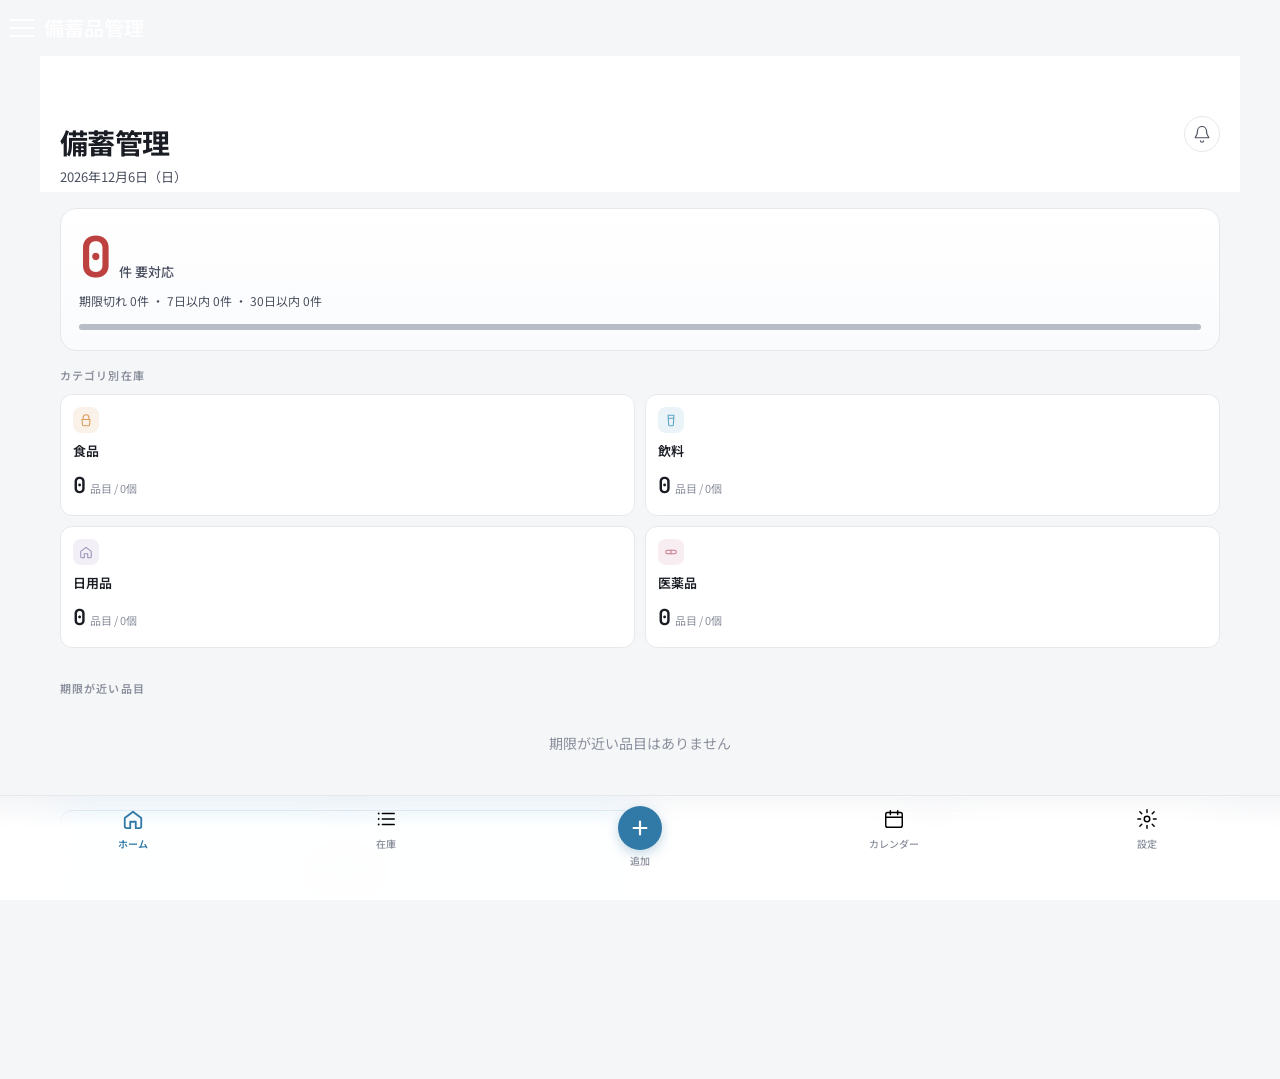
==== index.html @ 164d0267 "Initial commit - 備蓄品管理PWA" ====
<!DOCTYPE html>
<html lang="ja">
<head>
  <meta charset="UTF-8">
  <meta name="viewport" content="width=device-width, initial-scale=1.0">
  <meta name="description" content="家庭用備蓄品の在庫管理PWAアプリ">
  <meta name="theme-color" content="#5A6FA0">
  <title>備蓄品管理システム</title>

  <!-- PWA Manifest -->
  <link rel="manifest" href="./manifest.json">

  <!-- iOS用メタタグ -->
  <meta name="apple-mobile-web-app-capable" content="yes">
  <meta name="apple-mobile-web-app-status-bar-style" content="default">
  <meta name="apple-mobile-web-app-title" content="備蓄品管理">
  <link rel="apple-touch-icon" href="./icons/icon-192.png">

  <!-- Google Fonts -->
  <link rel="preconnect" href="https://fonts.googleapis.com">
  <link rel="preconnect" href="https://fonts.gstatic.com" crossorigin>
  <link href="https://fonts.googleapis.com/css2?family=JetBrains+Mono:wght@400;500;600&family=Noto+Sans+JP:wght@300;400;500;600;700&display=swap" rel="stylesheet">

  <!-- スタイルシート -->
  <link rel="stylesheet" href="./css/style.css">
</head>
<body>
  <!-- ヘッダー -->
  <header class="header">
    <button class="header__menu-btn" id="menuBtn" aria-label="メニューを開く">
      <span class="menu-icon"></span>
    </button>
    <h1 class="header__title">備蓄品管理</h1>
    <div class="header__spacer"></div>
  </header>

  <!-- サイドメニュー -->
  <aside class="side-menu" id="sideMenu">
    <div class="side-menu__overlay" id="menuOverlay"></div>
    <nav class="side-menu__content">
      <div class="side-menu__header">
        <h2 class="side-menu__title">メニュー</h2>
        <button class="side-menu__close" id="menuCloseBtn" aria-label="メニューを閉じる">×</button>
      </div>
      <ul class="side-menu__list">
        <li>
          <button class="side-menu__item" id="exportJsonBtn">
            <span class="side-menu__icon">📥</span>
            JSONエクスポート
          </button>
        </li>
        <li>
          <button class="side-menu__item" id="importJsonBtn">
            <span class="side-menu__icon">📤</span>
            JSONインポート
          </button>
        </li>
        <li>
          <button class="side-menu__item" id="exportCalendarBtn">
            <span class="side-menu__icon">📅</span>
            カレンダー連携
          </button>
        </li>
        <li>
          <button class="side-menu__item" id="notificationSettingsBtn">
            <span class="side-menu__icon">🔔</span>
            通知設定
          </button>
        </li>
        <li>
          <button class="side-menu__item" id="aboutBtn">
            <span class="side-menu__icon">ℹ️</span>
            アプリについて
          </button>
        </li>
      </ul>
    </nav>
  </aside>

  <!-- メインコンテンツ -->
  <main class="main">
    <!-- ホーム画面（ダッシュボード） -->
    <div class="screen screen--home" id="screenHome">
      <!-- ヘッダー -->
      <div class="screen-header screen-header--large">
        <div class="screen-header__content">
          <h1 class="screen-header__title">備蓄管理</h1>
          <p class="screen-header__subtitle" id="currentDate"></p>
        </div>
        <button class="btn-notification" id="notificationBellBtn" aria-label="通知">
          <div class="btn-notification__icon" id="iconBell"></div>
          <span class="btn-notification__badge" id="notificationBadge"></span>
        </button>
      </div>

      <div class="dashboard">
        <!-- ヒーローステータスカード -->
        <div class="hero-status" id="heroStatus">
          <div class="hero-status__main">
            <div class="hero-status__value" id="heroValue">0</div>
            <div class="hero-status__label">件 要対応</div>
          </div>
          <div class="hero-status__breakdown" id="heroBreakdown">
            期限切れ 0件 ・ 7日以内 0件 ・ 30日以内 0件
          </div>
          <div class="hero-status__bar" id="heroBar"></div>
        </div>

        <!-- カテゴリ別在庫 -->
        <div class="dashboard-section">
          <h2 class="dashboard-section__title">カテゴリ別在庫</h2>
          <div class="category-grid" id="categoryGrid"></div>
        </div>

        <!-- 期限が近い品目 -->
        <div class="dashboard-section">
          <h2 class="dashboard-section__title">期限が近い品目</h2>
          <div class="expiring-list" id="expiringList"></div>
        </div>

        <!-- クイックアクション -->
        <div class="quick-actions">
          <button class="quick-action quick-action--primary" id="quickAddBtn">
            <span class="quick-action__icon" id="iconQuickAdd"></span>
            <span class="quick-action__label">備蓄品を追加</span>
          </button>
          <button class="quick-action" id="quickCalendarBtn">
            <span class="quick-action__icon" id="iconQuickCal"></span>
            <span class="quick-action__label">カレンダー出力</span>
          </button>
        </div>
      </div>
    </div>

    <!-- 在庫一覧画面 -->
    <div class="screen screen--list" id="screenList" style="display: none;">
      <!-- ヘッダー -->
      <div class="screen-header screen-header--large">
        <div class="screen-header__content">
          <h1 class="screen-header__title">在庫一覧</h1>
          <p class="screen-header__subtitle" id="listSubtitle">0品目 · 期限が近い順</p>
        </div>
      </div>

      <!-- フィルタ・ソートバー -->
      <section class="filter-bar">
        <div class="filter-bar__group">
          <label for="categoryFilter" class="filter-bar__label">カテゴリ:</label>
          <select id="categoryFilter" class="filter-bar__select">
            <option value="all">すべて</option>
            <option value="食品">食品</option>
            <option value="飲料">飲料</option>
            <option value="医薬品">医薬品</option>
            <option value="日用品">日用品</option>
            <option value="その他">その他</option>
          </select>
        </div>
        <div class="filter-bar__group">
          <label for="sortBy" class="filter-bar__label">並び順:</label>
          <select id="sortBy" class="filter-bar__select">
            <option value="exp">賞味期限順</option>
            <option value="name">品名順</option>
            <option value="cat">カテゴリ順</option>
            <option value="createdAt">登録日順</option>
          </select>
        </div>
      </section>

      <!-- アイテムリスト -->
      <section class="item-list" id="itemList">
        <div class="empty-state" id="emptyState">
          <p class="empty-state__text">備蓄品が登録されていません</p>
          <p class="empty-state__hint">下部の + ボタンから追加できます</p>
        </div>
      </section>
    </div>
  </main>

  <!-- タブバーナビゲーション -->
  <nav class="tab-bar" id="tabBar">
    <button class="tab-bar__item" data-tab="home" aria-label="ホーム">
      <div class="tab-bar__icon" id="iconHome"></div>
      <span class="tab-bar__label">ホーム</span>
    </button>
    <button class="tab-bar__item" data-tab="list" aria-label="在庫">
      <div class="tab-bar__icon" id="iconList"></div>
      <span class="tab-bar__label">在庫</span>
    </button>
    <button class="tab-bar__item tab-bar__item--fab" id="addBtn" aria-label="追加">
      <div class="tab-bar__fab">
        <div class="tab-bar__fab-icon" id="iconPlus"></div>
      </div>
      <span class="tab-bar__label">追加</span>
    </button>
    <button class="tab-bar__item" data-tab="cal" aria-label="カレンダー">
      <div class="tab-bar__icon" id="iconCal"></div>
      <span class="tab-bar__label">カレンダー</span>
    </button>
    <button class="tab-bar__item" data-tab="set" aria-label="設定">
      <div class="tab-bar__icon" id="iconCog"></div>
      <span class="tab-bar__label">設定</span>
    </button>
  </nav>

  <!-- アイテム追加/編集モーダル -->
  <div class="modal" id="itemModal">
    <div class="modal__overlay"></div>
    <div class="modal__content">
      <div class="modal__header">
        <h2 class="modal__title" id="modalTitle">備蓄品を追加</h2>
        <button class="modal__close" id="modalCloseBtn" aria-label="閉じる">×</button>
      </div>
      <form class="form" id="itemForm">
        <div class="form__group">
          <label for="itemName" class="form__label">品名 *</label>
          <input type="text" id="itemName" class="form__input" required>
        </div>

        <div class="form__row">
          <div class="form__group">
            <label for="itemQuantity" class="form__label">数量 *</label>
            <input type="number" id="itemQuantity" class="form__input" min="0" step="1" required>
          </div>
          <div class="form__group">
            <label for="itemUnit" class="form__label">単位</label>
            <input type="text" id="itemUnit" class="form__input" placeholder="個" value="個">
          </div>
        </div>

        <div class="form__group">
          <label for="itemCategory" class="form__label">カテゴリ *</label>
          <select id="itemCategory" class="form__select" required>
            <option value="">選択してください</option>
            <option value="water">飲料水</option>
            <option value="food">食品</option>
            <option value="medical">医薬品</option>
            <option value="hygiene">衛生用品</option>
            <option value="battery">電池・燃料</option>
            <option value="other">その他</option>
          </select>
        </div>

        <div class="form__group">
          <label for="itemExpiryDate" class="form__label">賞味期限 *</label>
          <input type="date" id="itemExpiryDate" class="form__input" required>
        </div>

        <div class="form__group">
          <label for="itemLocation" class="form__label">保管場所</label>
          <input type="text" id="itemLocation" class="form__input" placeholder="例: キッチン棚、防災倉庫">
        </div>

        <div class="form__group">
          <label for="itemNotes" class="form__label">メモ</label>
          <textarea id="itemNotes" class="form__textarea" rows="3" placeholder="その他のメモ"></textarea>
        </div>

        <div class="form__actions">
          <button type="button" class="btn btn--secondary" id="formCancelBtn">キャンセル</button>
          <button type="submit" class="btn btn--primary" id="formSubmitBtn">保存</button>
        </div>
      </form>
    </div>
  </div>

  <!-- 数量調整モーダル -->
  <div class="modal" id="quantityModal">
    <div class="modal__overlay"></div>
    <div class="modal__content modal__content--small">
      <div class="modal__header">
        <h2 class="modal__title" id="quantityModalTitle">数量調整</h2>
        <button class="modal__close" id="quantityModalCloseBtn" aria-label="閉じる">×</button>
      </div>
      <div class="quantity-control">
        <div class="quantity-control__item" id="quantityItemName"></div>
        <div class="quantity-control__current">
          現在: <span id="currentQuantity">0</span><span id="currentUnit">個</span>
        </div>
        <div class="quantity-control__buttons">
          <button class="btn btn--quantity" id="decreaseBtn">-1</button>
          <button class="btn btn--quantity" id="decrease5Btn">-5</button>
          <button class="btn btn--quantity btn--success" id="increase5Btn">+5</button>
          <button class="btn btn--quantity btn--success" id="increaseBtn">+1</button>
        </div>
        <div class="quantity-control__actions">
          <button class="btn btn--secondary btn--full" id="quantityCloseBtn">閉じる</button>
        </div>
      </div>
    </div>
  </div>

  <!-- 通知設定モーダル -->
  <div class="modal" id="notificationModal">
    <div class="modal__overlay"></div>
    <div class="modal__content modal__content--small">
      <div class="modal__header">
        <h2 class="modal__title">通知設定</h2>
        <button class="modal__close" id="notificationModalCloseBtn" aria-label="閉じる">×</button>
      </div>
      <div class="settings">
        <div class="settings__group">
          <label class="settings__label">
            <input type="checkbox" id="notificationEnabled" class="settings__checkbox">
            <span>通知を有効にする</span>
          </label>
          <p class="settings__hint">賞味期限が近づいたら通知します</p>
        </div>

        <div class="settings__group">
          <label for="warningDays" class="settings__label">警告日数</label>
          <input type="number" id="warningDays" class="settings__input" min="1" max="365" value="30">
          <p class="settings__hint">この日数以内の商品を警告表示します</p>
        </div>

        <div class="settings__group">
          <label for="dailyCheckTime" class="settings__label">定期チェック時刻</label>
          <input type="time" id="dailyCheckTime" class="settings__input" value="09:00">
          <p class="settings__hint">毎日この時刻に賞味期限をチェックします</p>
        </div>

        <div class="settings__actions">
          <button class="btn btn--secondary btn--full" id="testNotificationBtn">テスト通知</button>
          <button class="btn btn--primary btn--full" id="saveNotificationBtn">保存</button>
        </div>
      </div>
    </div>
  </div>

  <!-- ファイル入力（非表示） -->
  <input type="file" id="fileInput" accept=".json" style="display: none;">

  <!-- スクリプト -->
  <script src="./js/utils.js"></script>
  <script src="./js/storage.js"></script>
  <script src="./js/icons.js"></script>
  <script src="./js/calendar.js"></script>
  <script src="./js/notification.js"></script>
  <script src="./js/dashboard.js"></script>
  <script src="./js/tab-bar.js"></script>
  <script src="./js/app.js"></script>

  <!-- Service Worker登録 -->
  <script>
    if ('serviceWorker' in navigator) {
      window.addEventListener('load', () => {
        navigator.serviceWorker.register('./service-worker.js')
          .then(registration => {
            console.log('Service Worker registered:', registration);
          })
          .catch(error => {
            console.error('Service Worker registration failed:', error);
          });
      });
    }
  </script>
</body>
</html>
---- css/style.css ----
/*
 * 備蓄品管理システム スタイルシート
 * モバイルファースト、タッチ最適化
 */

/* CSS変数定義 - デザインハンドオフ仕様 */
:root {
  /* Text colors */
  --ink: #1A1D24;
  --ink-2: #4A5060;
  --ink-3: #8A8F9C;
  --ink-4: #B8BCC4;

  /* UI colors */
  --line: #E6E8EC;
  --line-2: #F0F2F5;
  --bg: #F5F6F8;
  --paper: #FFFFFF;

  /* Brand accent */
  --accent: oklch(0.55 0.10 240);
  --accent-soft: oklch(0.96 0.018 240);

  /* Status colors */
  --ok: oklch(0.55 0.09 155);
  --ok-soft: oklch(0.96 0.04 155);
  --warn: oklch(0.65 0.13 75);
  --warn-soft: oklch(0.96 0.06 80);
  --danger: oklch(0.55 0.16 25);
  --danger-soft: oklch(0.96 0.045 25);

  /* Category colors */
  --cat-food: #D89C5A;
  --cat-drink: #5BA3C7;
  --cat-home: #9C8FB8;
  --cat-med: #C77B8E;

  /* Typography */
  --font-sans: 'Noto Sans JP', -apple-system, system-ui, sans-serif;
  --font-mono: 'JetBrains Mono', ui-monospace, monospace;

  /* Font sizes */
  --text-xs: 10px;
  --text-sm: 11px;
  --text-base: 12px;
  --text-md: 13px;
  --text-lg: 14px;
  --text-xl: 17px;
  --text-2xl: 19px;
  --text-3xl: 22px;
  --text-4xl: 26px;
  --text-5xl: 28px;
  --text-6xl: 32px;
  --text-7xl: 36px;
  --text-8xl: 56px;

  /* Spacing */
  --space-1: 4px;
  --space-2: 6px;
  --space-3: 8px;
  --space-4: 10px;
  --space-5: 12px;
  --space-6: 14px;
  --space-7: 16px;
  --space-8: 18px;
  --space-9: 20px;
  --space-10: 24px;
  --space-11: 28px;
  --space-12: 32px;

  /* Border radius */
  --radius-icon: 8px;
  --radius-card: 12px;
  --radius-card-lg: 14px;
  --radius-hero: 16px;
  --radius-pill: 22px;
  --radius-full: 9999px;

  /* Shadows */
  --shadow-card: 0 0 0 0.5px var(--line);
  --shadow-accent-btn: 0 4px 12px oklch(0.55 0.10 240 / 0.3);
  --shadow-plus-btn: 0 2px 6px oklch(0.55 0.10 240 / 0.3);
  --shadow-banner: 0 4px 12px rgba(0,0,0,0.06);

  /* Layout */
  --header-height: 56px;
  --tab-bar-height: 80px;
  --screen-padding: 20px;
}

/* リセット */
* {
  box-sizing: border-box;
  margin: 0;
  padding: 0;
}

html {
  font-size: 16px;
  -webkit-text-size-adjust: 100%;
}

body {
  font-family: var(--font-sans);
  color: var(--ink);
  background-color: var(--bg);
  line-height: 1.6;
  min-height: 100vh;
  padding-bottom: var(--tab-bar-height);
  font-size: var(--text-lg);
  font-weight: 400;
}

button {
  font-family: inherit;
  border: none;
  cursor: pointer;
  -webkit-tap-highlight-color: transparent;
}

input, select, textarea {
  font-family: inherit;
  font-size: 16px; /* iOS zoomを防ぐ */
}

/* ヘッダー */
.header {
  position: fixed;
  top: 0;
  left: 0;
  right: 0;
  height: var(--header-height);
  background-color: var(--color-primary);
  color: white;
  display: flex;
  align-items: center;
  padding: 0 var(--spacing-md);
  box-shadow: var(--shadow-md);
  z-index: 1000;
}

.header__menu-btn {
  background: none;
  color: white;
  padding: var(--spacing-sm);
  display: flex;
  align-items: center;
  justify-content: center;
  min-width: 44px;
  min-height: 44px;
}

.menu-icon {
  display: block;
  width: 24px;
  height: 2px;
  background: white;
  position: relative;
}

.menu-icon::before,
.menu-icon::after {
  content: '';
  position: absolute;
  width: 24px;
  height: 2px;
  background: white;
  left: 0;
}

.menu-icon::before {
  top: -8px;
}

.menu-icon::after {
  bottom: -8px;
}

.header__title {
  font-size: 1.25rem;
  font-weight: 500;
  margin-left: var(--spacing-md);
}

.header__spacer {
  flex: 1;
}

/* サイドメニュー */
.side-menu {
  position: fixed;
  top: 0;
  left: 0;
  width: 100%;
  height: 100%;
  z-index: 2000;
  pointer-events: none;
}

.side-menu.is-open {
  pointer-events: auto;
}

.side-menu__overlay {
  position: absolute;
  top: 0;
  left: 0;
  width: 100%;
  height: 100%;
  background: rgba(0, 0, 0, 0);
  transition: background 0.3s ease;
}

.side-menu.is-open .side-menu__overlay {
  background: rgba(0, 0, 0, 0.5);
}

.side-menu__content {
  position: absolute;
  top: 0;
  left: 0;
  width: 280px;
  max-width: 80%;
  height: 100%;
  background: var(--color-surface);
  transform: translateX(-100%);
  transition: transform 0.3s ease;
  overflow-y: auto;
  box-shadow: var(--shadow-lg);
}

.side-menu.is-open .side-menu__content {
  transform: translateX(0);
}

.side-menu__header {
  display: flex;
  align-items: center;
  justify-content: space-between;
  padding: var(--spacing-lg) var(--spacing-md);
  border-bottom: 1px solid var(--color-border);
}

.side-menu__title {
  font-size: 1.25rem;
  font-weight: 500;
}

.side-menu__close {
  background: none;
  color: var(--color-text);
  font-size: 2rem;
  min-width: 44px;
  min-height: 44px;
  display: flex;
  align-items: center;
  justify-content: center;
}

.side-menu__list {
  list-style: none;
  padding: var(--spacing-sm) 0;
}

.side-menu__item {
  width: 100%;
  background: none;
  color: var(--color-text);
  text-align: left;
  padding: var(--spacing-md);
  display: flex;
  align-items: center;
  gap: var(--spacing-md);
  min-height: 56px;
  transition: background 0.2s ease;
}

.side-menu__item:hover,
.side-menu__item:active {
  background: var(--color-background);
}

.side-menu__icon {
  font-size: 1.5rem;
}

/* メインコンテンツ */
.main {
  margin-top: var(--header-height);
  padding: var(--spacing-md);
}

/* 統計パネル */
.stats {
  display: grid;
  grid-template-columns: repeat(3, 1fr);
  gap: var(--spacing-sm);
  margin-bottom: var(--spacing-lg);
}

.stats__item {
  background: var(--color-surface);
  border-radius: var(--radius-md);
  padding: var(--spacing-md);
  text-align: center;
  box-shadow: var(--shadow-sm);
}

.stats__item--warning {
  border-left: 4px solid var(--color-warning);
}

.stats__item--expired {
  border-left: 4px solid var(--color-danger);
}

.stats__value {
  font-size: 2rem;
  font-weight: 700;
  color: var(--color-primary);
}

.stats__item--warning .stats__value {
  color: var(--color-warning);
}

.stats__item--expired .stats__value {
  color: var(--color-danger);
}

.stats__label {
  font-size: 0.875rem;
  color: var(--color-text-secondary);
  margin-top: var(--spacing-xs);
}

/* フィルタバー */
.filter-bar {
  background: var(--color-surface);
  border-radius: var(--radius-md);
  padding: var(--spacing-md);
  margin-bottom: var(--spacing-lg);
  box-shadow: var(--shadow-sm);
  display: flex;
  flex-wrap: wrap;
  gap: var(--spacing-md);
}

.filter-bar__group {
  flex: 1;
  min-width: 140px;
  display: flex;
  flex-direction: column;
  gap: var(--spacing-xs);
}

.filter-bar__label {
  font-size: 0.875rem;
  color: var(--color-text-secondary);
  font-weight: 500;
}

.filter-bar__select {
  padding: var(--spacing-sm);
  border: 1px solid var(--color-border);
  border-radius: var(--radius-sm);
  background: white;
  min-height: 44px;
}

/* アイテムリスト */
.item-list {
  display: flex;
  flex-direction: column;
  gap: var(--spacing-md);
}

.empty-state {
  text-align: center;
  padding: var(--spacing-xl);
  color: var(--color-text-secondary);
}

.empty-state__text {
  font-size: 1.125rem;
  margin-bottom: var(--spacing-sm);
}

.empty-state__hint {
  font-size: 0.875rem;
}

/* アイテムカード */
.item-card {
  background: var(--color-surface);
  border-radius: var(--radius-md);
  padding: var(--spacing-md);
  box-shadow: var(--shadow-sm);
  border-left: 4px solid var(--color-primary);
}

.item-card--warning {
  border-left-color: var(--color-warning);
}

.item-card--expired {
  border-left-color: var(--color-danger);
}

.item-card__header {
  display: flex;
  justify-content: space-between;
  align-items: flex-start;
  margin-bottom: var(--spacing-sm);
}

.item-card__name {
  font-size: 1.125rem;
  font-weight: 600;
  color: var(--color-text);
  flex: 1;
}

.item-card__category {
  display: inline-block;
  padding: 2px 8px;
  background: var(--color-background);
  border-radius: var(--radius-sm);
  font-size: 0.75rem;
  color: var(--color-text-secondary);
}

.item-card__info {
  display: grid;
  grid-template-columns: repeat(2, 1fr);
  gap: var(--spacing-sm);
  margin-bottom: var(--spacing-md);
  font-size: 0.875rem;
}

.item-card__info-item {
  color: var(--color-text-secondary);
}

.item-card__info-value {
  color: var(--color-text);
  font-weight: 500;
}

.item-card__expiry {
  padding: var(--spacing-sm);
  background: var(--color-background);
  border-radius: var(--radius-sm);
  margin-bottom: var(--spacing-md);
  text-align: center;
}

.item-card--warning .item-card__expiry {
  background: #FFF9C4;
  color: #F57F17;
}

.item-card--expired .item-card__expiry {
  background: #FFCDD2;
  color: #C62828;
}

.item-card__expiry-label {
  font-size: 0.75rem;
  font-weight: 600;
  text-transform: uppercase;
}

.item-card__expiry-date {
  font-size: 0.875rem;
  margin-top: 2px;
}

.item-card__actions {
  display: flex;
  gap: var(--spacing-sm);
}

/* フローティングアクションボタン */
.fab {
  position: fixed;
  bottom: var(--spacing-lg);
  right: var(--spacing-lg);
  width: 56px;
  height: 56px;
  border-radius: 50%;
  background: var(--color-primary);
  color: white;
  font-size: 2rem;
  box-shadow: var(--shadow-lg);
  z-index: 900;
  transition: transform 0.2s ease, box-shadow 0.2s ease;
}

.fab:hover,
.fab:active {
  transform: scale(1.1);
  box-shadow: 0 8px 20px rgba(0, 0, 0, 0.3);
}

/* モーダル */
.modal {
  display: none;
  position: fixed;
  top: 0;
  left: 0;
  width: 100%;
  height: 100%;
  z-index: 3000;
  align-items: center;
  justify-content: center;
  padding: var(--spacing-md);
}

.modal.is-open {
  display: flex;
}

.modal__overlay {
  position: absolute;
  top: 0;
  left: 0;
  width: 100%;
  height: 100%;
  background: rgba(0, 0, 0, 0.65);
  backdrop-filter: blur(4px);
  -webkit-backdrop-filter: blur(4px);
}

.modal__content {
  position: relative;
  background: #FFFFFF;
  border-radius: var(--radius-card-lg);
  width: 100%;
  max-width: 500px;
  max-height: 90vh;
  overflow-y: auto;
  box-shadow: 0 8px 32px rgba(0, 0, 0, 0.24);
  border: 0.5px solid var(--line);
  padding: var(--space-8);
}

.modal__content--small {
  max-width: 400px;
}

.modal__header {
  display: flex;
  justify-content: space-between;
  align-items: center;
  padding: 0;
  padding-bottom: var(--space-7);
  margin-bottom: var(--space-7);
  border-bottom: 0.5px solid var(--line);
}

.modal__title {
  font-size: var(--text-2xl);
  font-weight: 700;
  color: var(--ink);
}

.modal__close {
  background: none;
  border: none;
  color: var(--ink-3);
  font-size: 2rem;
  min-width: 44px;
  min-height: 44px;
  cursor: pointer;
  transition: color 0.2s ease;
}

.modal__close:hover {
  color: var(--ink);
}

/* フォーム */
.form {
  padding: 0;
}

.form__group {
  margin-bottom: var(--space-7);
}

.form__row {
  display: grid;
  grid-template-columns: 2fr 1fr;
  gap: var(--space-5);
  margin-bottom: var(--space-7);
}

.form__label {
  display: block;
  font-size: var(--text-md);
  font-weight: 600;
  color: var(--ink);
  margin-bottom: var(--space-2);
}

.form__input,
.form__select,
.form__textarea {
  width: 100%;
  padding: var(--space-4) var(--space-6);
  border: 1px solid var(--line);
  border-radius: var(--radius-card);
  background: var(--line-2);
  color: var(--ink);
  font-size: var(--text-lg);
  min-height: 44px;
  transition: all 0.2s ease;
}

.form__input:hover,
.form__select:hover,
.form__textarea:hover {
  border-color: var(--ink-3);
  background: #FAFBFC;
}

.form__input:focus,
.form__select:focus,
.form__textarea:focus {
  outline: none;
  border-color: var(--accent);
  background: white;
  box-shadow: 0 0 0 3px var(--accent-soft);
}

.form__textarea {
  resize: vertical;
  min-height: 80px;
}

.form__actions {
  display: flex;
  gap: var(--space-4);
  margin-top: var(--space-10);
  padding-top: var(--space-8);
  border-top: 0.5px solid var(--line);
}

/* ボタン */
.btn {
  padding: var(--space-5) var(--space-8);
  border: none;
  border-radius: var(--radius-card);
  font-family: var(--font-sans);
  font-size: var(--text-lg);
  font-weight: 600;
  min-height: 44px;
  cursor: pointer;
  transition: all 0.2s ease, transform 0.1s ease;
  flex: 1;
}

.btn:active {
  transform: scale(0.98);
}

.btn--primary {
  background: var(--accent);
  color: white;
  box-shadow: var(--shadow-plus-btn);
}

.btn--primary:hover {
  background: oklch(0.50 0.10 240);
  box-shadow: var(--shadow-accent-btn);
}

.btn--secondary {
  background: var(--line-2);
  color: var(--ink);
  border: 0.5px solid var(--line);
}

.btn--secondary:hover {
  background: var(--line);
  border-color: var(--ink-4);
}

.btn--danger {
  background: var(--danger);
  color: white;
  box-shadow: 0 2px 6px oklch(0.55 0.16 25 / 0.2);
}

.btn--danger:hover {
  background: oklch(0.50 0.16 25);
}

.btn--success {
  background: var(--ok);
  color: white;
  box-shadow: 0 2px 6px oklch(0.55 0.09 155 / 0.2);
}

.btn--success:hover {
  background: oklch(0.50 0.09 155);
}

.btn--small {
  padding: var(--space-2) var(--space-5);
  font-size: var(--text-md);
  min-height: auto;
}

.btn--full {
  width: 100%;
  flex: none;
}

.btn--quantity {
  flex: 1;
  font-size: 1.125rem;
}

/* 数量コントロール */
.quantity-control {
  padding: var(--spacing-lg);
}

.quantity-control__item {
  font-size: 1.125rem;
  font-weight: 600;
  text-align: center;
  margin-bottom: var(--spacing-md);
}

.quantity-control__current {
  font-size: 1.5rem;
  text-align: center;
  margin-bottom: var(--spacing-lg);
  color: var(--color-primary);
}

.quantity-control__buttons {
  display: grid;
  grid-template-columns: repeat(4, 1fr);
  gap: var(--spacing-sm);
  margin-bottom: var(--spacing-lg);
}

.quantity-control__actions {
  margin-top: var(--spacing-lg);
}

/* 設定 */
.settings {
  padding: var(--spacing-lg);
}

.settings__group {
  margin-bottom: var(--spacing-lg);
}

.settings__label {
  display: block;
  font-weight: 500;
  margin-bottom: var(--spacing-sm);
}

.settings__checkbox {
  margin-right: var(--spacing-sm);
  transform: scale(1.2);
}

.settings__input {
  width: 100%;
  padding: var(--spacing-sm) var(--spacing-md);
  border: 1px solid var(--color-border);
  border-radius: var(--radius-sm);
  min-height: 44px;
}

.settings__hint {
  font-size: 0.75rem;
  color: var(--color-text-secondary);
  margin-top: var(--spacing-xs);
}

.settings__actions {
  display: flex;
  flex-direction: column;
  gap: var(--spacing-sm);
  margin-top: var(--spacing-lg);
}

/* トースト */
.toast {
  position: fixed;
  bottom: 100px;
  left: 50%;
  transform: translateX(-50%) translateY(100px);
  background: var(--color-text);
  color: white;
  padding: var(--spacing-md) var(--spacing-lg);
  border-radius: var(--radius-md);
  box-shadow: var(--shadow-lg);
  z-index: 4000;
  max-width: 90%;
  opacity: 0;
  transition: opacity 0.3s ease, transform 0.3s ease;
}

.toast--show {
  opacity: 1;
  transform: translateX(-50%) translateY(0);
}

.toast--success {
  background: var(--color-success);
}

.toast--error {
  background: var(--color-danger);
}

.toast--info {
  background: var(--color-primary);
}

/* タブレット・PC */
@media (min-width: 768px) {
  .main {
    padding: var(--spacing-lg);
    max-width: 1200px;
    margin-left: auto;
    margin-right: auto;
  }

  .stats {
    grid-template-columns: repeat(3, 1fr);
    gap: var(--spacing-md);
  }

  .filter-bar {
    flex-wrap: nowrap;
  }

  .item-list {
    display: grid;
    grid-template-columns: repeat(2, 1fr);
    gap: var(--spacing-md);
  }

  .empty-state {
    grid-column: 1 / -1;
  }
}

@media (min-width: 1024px) {
  .item-list {
    grid-template-columns: repeat(3, 1fr);
  }
}

/* タブバーナビゲーション */
.tab-bar {
  position: fixed;
  bottom: 0;
  left: 0;
  right: 0;
  z-index: 40;
  padding-bottom: 28px;
  padding-top: 8px;
  background: linear-gradient(to top, rgba(255,255,255,0.96) 70%, rgba(255,255,255,0));
  border-top: 0.5px solid var(--line);
  backdrop-filter: blur(20px);
  -webkit-backdrop-filter: blur(20px);
  display: flex;
  justify-content: space-around;
  padding-left: 6px;
  padding-right: 6px;
}

.tab-bar__item {
  display: flex;
  flex-direction: column;
  align-items: center;
  gap: 3px;
  width: 64px;
  padding: 4px 0;
  background: none;
  border: none;
  cursor: pointer;
  -webkit-tap-highlight-color: transparent;
  transition: transform 0.1s ease;
}

.tab-bar__item:active {
  transform: scale(0.95);
}

.tab-bar__item--fab {
  gap: 0;
}

.tab-bar__icon {
  width: 22px;
  height: 22px;
}

.tab-bar__label {
  font-size: var(--text-xs);
  color: var(--ink-3);
  font-weight: 500;
  margin-top: 3px;
}

.tab-bar__item[data-active="true"] .tab-bar__icon {
  color: var(--accent);
}

.tab-bar__item[data-active="true"] .tab-bar__label {
  color: var(--accent);
  font-weight: 600;
}

.tab-bar__fab {
  width: 44px;
  height: 44px;
  border-radius: 22px;
  background: var(--accent);
  color: white;
  display: flex;
  align-items: center;
  justify-content: center;
  box-shadow: var(--shadow-accent-btn);
  margin-top: -2px;
}

.tab-bar__fab-icon {
  width: 22px;
  height: 22px;
  color: white;
}

/* アイテムカード - 新デザイン */
.item-card {
  background: var(--paper);
  border-radius: var(--radius-card);
  border: 0.5px solid var(--line);
  padding: var(--space-6);
  /* border-leftはインラインスタイルで設定（ステータス色） */
}

.item-card__header {
  display: flex;
  gap: var(--space-5);
  align-items: flex-start;
  margin-bottom: var(--space-5);
}

.item-card__info {
  flex: 1;
  min-width: 0;
}

.item-card__name {
  font-size: var(--text-lg);
  font-weight: 600;
  color: var(--ink);
  margin-bottom: var(--space-1);
  line-height: 1.3;
}

.item-card__meta {
  display: flex;
  flex-wrap: wrap;
  gap: var(--space-3);
  align-items: center;
  font-size: var(--text-base);
  color: var(--ink-2);
}

.item-card__qty {
  font-family: var(--font-mono);
  font-weight: 500;
}

.item-card__cat-name {
  font-size: var(--text-sm);
}

.item-card__exp-date {
  font-size: var(--text-sm);
}

.item-card__footer {
  display: flex;
  justify-content: space-between;
  align-items: center;
  gap: var(--space-3);
}

.item-card__status {
  display: flex;
  align-items: center;
  gap: var(--space-3);
  flex-wrap: wrap;
}

.item-card__actions {
  display: flex;
  gap: var(--space-2);
}

.btn--icon {
  min-width: 36px;
  min-height: 36px;
  padding: var(--space-2);
  border-radius: var(--radius-icon);
  background: var(--line-2);
  color: var(--ink-2);
  display: inline-flex;
  align-items: center;
  justify-content: center;
  transition: all 0.15s ease;
}

.btn--icon:hover,
.btn--icon:active {
  background: var(--line);
  transform: scale(0.95);
}

.btn--icon.btn--danger {
  background: var(--danger-soft);
  color: var(--danger);
}

.btn--icon.btn--danger:hover {
  background: var(--danger);
  color: white;
}

/* 画面レイアウト */
.screen {
  height: 100%;
  overflow-y: auto;
  padding-bottom: var(--tab-bar-height);
}

.screen--home {
  background: var(--bg);
}

.screen--list {
  background: var(--bg);
}

/* 画面ヘッダー */
.screen-header {
  padding: 64px var(--screen-padding) 10px;
  background: var(--paper);
  border-bottom: 0.5px solid var(--line);
  display: flex;
  align-items: flex-start;
  justify-content: space-between;
  gap: var(--space-5);
}

.screen-header--large {
  padding-top: 60px;
  padding-bottom: 4px;
  border-bottom: none;
}

.screen-header__content {
  flex: 1;
  min-width: 0;
}

.screen-header__title {
  font-size: var(--text-5xl);
  font-weight: 700;
  color: var(--ink);
  letter-spacing: -0.02em;
  margin-top: 4px;
}

.screen-header__subtitle {
  font-size: var(--text-md);
  color: var(--ink-2);
  margin-top: 2px;
}

/* 通知ベルボタン */
.btn-notification {
  width: 36px;
  height: 36px;
  border-radius: 18px;
  background: var(--paper);
  border: 0.5px solid var(--line);
  display: flex;
  align-items: center;
  justify-content: center;
  position: relative;
}

.btn-notification__icon {
  width: 18px;
  height: 18px;
}

.btn-notification__badge {
  position: absolute;
  top: 7px;
  right: 8px;
  width: 8px;
  height: 8px;
  border-radius: 4px;
  background: var(--danger);
  border: 1.5px solid var(--paper);
  display: none;
}

.btn-notification__badge.is-visible {
  display: block;
}

/* ダッシュボード */
.dashboard {
  padding: var(--space-7) var(--screen-padding) var(--space-10);
  display: flex;
  flex-direction: column;
  gap: var(--space-7);
}

/* ヒーローステータスカード */
.hero-status {
  padding: var(--space-9) var(--space-8);
  border-radius: var(--radius-hero);
  background: linear-gradient(180deg, #fff 0%, #FAFBFD 100%);
  border: 0.5px solid var(--line);
}

.hero-status__main {
  display: flex;
  align-items: baseline;
  gap: var(--space-3);
}

.hero-status__value {
  font-family: var(--font-mono);
  font-size: var(--text-8xl);
  font-weight: 600;
  color: var(--danger);
  line-height: 1;
  letter-spacing: -0.04em;
}

.hero-status__label {
  font-size: var(--text-md);
  color: var(--ink-2);
  font-weight: 500;
}

.hero-status__breakdown {
  font-size: var(--text-base);
  color: var(--ink-2);
  margin-top: var(--space-2);
  line-height: 1.6;
}

.hero-status__bar {
  display: flex;
  height: 6px;
  border-radius: 3px;
  overflow: hidden;
  margin-top: 14px;
  background: var(--line-2);
}

.hero-status__bar-segment {
  height: 100%;
}

/* ダッシュボードセクション */
.dashboard-section {
  margin-bottom: var(--space-7);
}

.dashboard-section__title {
  font-size: var(--text-sm);
  font-weight: 600;
  color: var(--ink-3);
  letter-spacing: 0.1em;
  margin-bottom: var(--space-4);
  text-transform: uppercase;
}

/* カテゴリグリッド */
.category-grid {
  display: grid;
  grid-template-columns: 1fr 1fr;
  gap: var(--space-4);
}

.category-tile {
  background: var(--paper);
  border: 0.5px solid var(--line);
  border-radius: var(--radius-card);
  padding: var(--space-5);
  display: flex;
  flex-direction: column;
  gap: var(--space-2);
}

.category-tile__header {
  display: flex;
  align-items: center;
  justify-content: space-between;
}

.category-tile__alert {
  font-size: var(--text-xs);
  font-weight: 600;
  color: var(--danger);
  background: var(--danger-soft);
  padding: 2px 7px;
  border-radius: var(--radius-icon);
}

.category-tile__name {
  font-size: var(--text-md);
  font-weight: 600;
  color: var(--ink);
  margin-top: 2px;
}

.category-tile__stats {
  display: flex;
  align-items: baseline;
  gap: var(--space-1);
}

.category-tile__count {
  font-family: var(--font-mono);
  font-size: var(--text-3xl);
  font-weight: 600;
  color: var(--ink);
  letter-spacing: -0.02em;
}

.category-tile__detail {
  font-size: var(--text-sm);
  color: var(--ink-3);
}

/* 期限が近いリスト */
.expiring-list {
  display: flex;
  flex-direction: column;
  gap: var(--space-3);
}

.expiring-item {
  background: var(--paper);
  border: 0.5px solid var(--line);
  border-radius: var(--radius-card);
  padding: var(--space-5);
  display: flex;
  gap: var(--space-5);
  align-items: center;
}

.expiring-item__info {
  flex: 1;
  min-width: 0;
}

.expiring-item__name {
  font-size: var(--text-lg);
  font-weight: 600;
  color: var(--ink);
  line-height: 1.3;
  margin-bottom: var(--space-1);
}

.expiring-item__meta {
  font-size: var(--text-base);
  color: var(--ink-2);
}

.expiring-item__status {
  display: flex;
  flex-direction: column;
  align-items: flex-end;
  gap: var(--space-2);
}

/* クイックアクション */
.quick-actions {
  display: grid;
  grid-template-columns: 1fr 1fr;
  gap: var(--space-4);
}

.quick-action {
  padding: var(--space-7) var(--space-6);
  border-radius: var(--radius-card);
  background: var(--paper);
  border: 0.5px solid var(--line);
  display: flex;
  flex-direction: column;
  align-items: center;
  gap: var(--space-3);
  transition: transform 0.15s ease, box-shadow 0.15s ease;
}

.quick-action:active {
  transform: scale(0.97);
}

.quick-action--primary {
  background: var(--accent-soft);
  border-color: var(--accent);
  border-width: 1px;
}

.quick-action__icon {
  width: 24px;
  height: 24px;
  color: var(--ink-2);
}

.quick-action--primary .quick-action__icon {
  color: var(--accent);
}

.quick-action__label {
  font-size: var(--text-md);
  font-weight: 600;
  color: var(--ink);
}
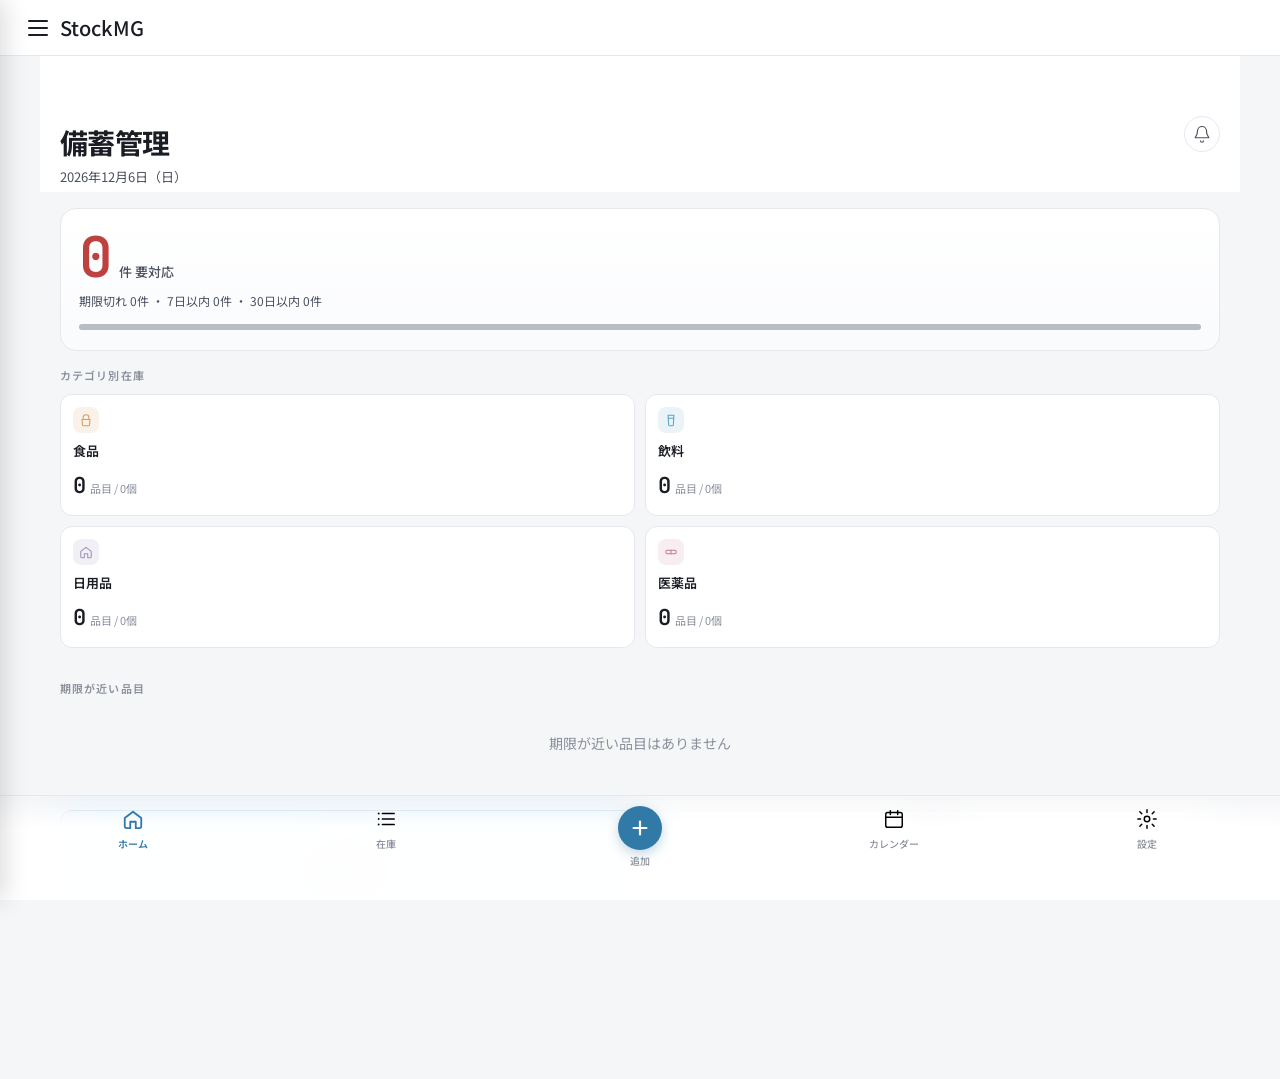
==== commit c49329c2: "UI改善: 余白、期限任意、サブタイトル削除、ヘッダー配色、アプリ名変更、メニュー改善" ====
--- a/index.html
+++ b/index.html
@@ -5,7 +5,7 @@
   <meta name="viewport" content="width=device-width, initial-scale=1.0">
   <meta name="description" content="家庭用備蓄品の在庫管理PWAアプリ">
   <meta name="theme-color" content="#5A6FA0">
-  <title>備蓄品管理システム</title>
+  <title>StockMGシステム</title>
 
   <!-- PWA Manifest -->
   <link rel="manifest" href="./manifest.json">
@@ -13,7 +13,7 @@
   <!-- iOS用メタタグ -->
   <meta name="apple-mobile-web-app-capable" content="yes">
   <meta name="apple-mobile-web-app-status-bar-style" content="default">
-  <meta name="apple-mobile-web-app-title" content="備蓄品管理">
+  <meta name="apple-mobile-web-app-title" content="StockMG">
   <link rel="apple-touch-icon" href="./icons/icon-192.png">
 
   <!-- Google Fonts -->
@@ -30,7 +30,7 @@
     <button class="header__menu-btn" id="menuBtn" aria-label="メニューを開く">
       <span class="menu-icon"></span>
     </button>
-    <h1 class="header__title">備蓄品管理</h1>
+    <h1 class="header__title">StockMG</h1>
     <div class="header__spacer"></div>
   </header>
 
@@ -138,7 +138,6 @@
       <div class="screen-header screen-header--large">
         <div class="screen-header__content">
           <h1 class="screen-header__title">在庫一覧</h1>
-          <p class="screen-header__subtitle" id="listSubtitle">0品目 · 期限が近い順</p>
         </div>
       </div>
 
@@ -231,18 +230,17 @@
           <label for="itemCategory" class="form__label">カテゴリ *</label>
           <select id="itemCategory" class="form__select" required>
             <option value="">選択してください</option>
-            <option value="water">飲料水</option>
-            <option value="food">食品</option>
-            <option value="medical">医薬品</option>
-            <option value="hygiene">衛生用品</option>
-            <option value="battery">電池・燃料</option>
-            <option value="other">その他</option>
+            <option value="食品">食品</option>
+            <option value="飲料">飲料</option>
+            <option value="医薬品">医薬品</option>
+            <option value="日用品">日用品</option>
+            <option value="その他">その他</option>
           </select>
         </div>
 
         <div class="form__group">
-          <label for="itemExpiryDate" class="form__label">賞味期限 *</label>
-          <input type="date" id="itemExpiryDate" class="form__input" required>
+          <label for="itemExpiryDate" class="form__label">賞味期限</label>
+          <input type="date" id="itemExpiryDate" class="form__input">
         </div>
 
         <div class="form__group">
--- a/css/style.css
+++ b/css/style.css
@@ -22,7 +22,7 @@
   --accent-soft: oklch(0.96 0.018 240);
 
   /* Status colors */
-  --ok: oklch(0.55 0.09 155);
+  --ok: oklch(0.58 0.11 155);
   --ok-soft: oklch(0.96 0.04 155);
   --warn: oklch(0.65 0.13 75);
   --warn-soft: oklch(0.96 0.06 80);
@@ -130,50 +130,59 @@
   left: 0;
   right: 0;
   height: var(--header-height);
-  background-color: var(--color-primary);
-  color: white;
-  display: flex;
-  align-items: center;
-  padding: 0 var(--spacing-md);
-  box-shadow: var(--shadow-md);
+  background-color: var(--paper);
+  color: var(--ink);
+  display: flex;
+  align-items: center;
+  padding: 0 var(--space-7);
+  border-bottom: 0.5px solid var(--line);
   z-index: 1000;
 }
 
 .header__menu-btn {
   background: none;
-  color: white;
-  padding: var(--spacing-sm);
+  border: none;
+  color: var(--ink);
+  padding: var(--space-3);
   display: flex;
   align-items: center;
   justify-content: center;
   min-width: 44px;
   min-height: 44px;
+  cursor: pointer;
+  transition: opacity 0.2s ease;
+}
+
+.header__menu-btn:hover {
+  opacity: 0.7;
 }
 
 .menu-icon {
   display: block;
-  width: 24px;
+  width: 20px;
   height: 2px;
-  background: white;
+  background: var(--ink);
   position: relative;
+  border-radius: 1px;
 }
 
 .menu-icon::before,
 .menu-icon::after {
   content: '';
   position: absolute;
-  width: 24px;
+  width: 20px;
   height: 2px;
-  background: white;
+  background: var(--ink);
+  border-radius: 1px;
   left: 0;
 }
 
 .menu-icon::before {
-  top: -8px;
+  top: -7px;
 }
 
 .menu-icon::after {
-  bottom: -8px;
+  bottom: -7px;
 }
 
 .header__title {
@@ -208,11 +217,15 @@
   width: 100%;
   height: 100%;
   background: rgba(0, 0, 0, 0);
-  transition: background 0.3s ease;
+  backdrop-filter: blur(0px);
+  -webkit-backdrop-filter: blur(0px);
+  transition: all 0.3s ease;
 }
 
 .side-menu.is-open .side-menu__overlay {
-  background: rgba(0, 0, 0, 0.5);
+  background: rgba(0, 0, 0, 0.75);
+  backdrop-filter: blur(4px);
+  -webkit-backdrop-filter: blur(4px);
 }
 
 .side-menu__content {
@@ -222,11 +235,11 @@
   width: 280px;
   max-width: 80%;
   height: 100%;
-  background: var(--color-surface);
+  background: var(--paper);
   transform: translateX(-100%);
-  transition: transform 0.3s ease;
+  transition: transform 0.3s cubic-bezier(0.4, 0, 0.2, 1);
   overflow-y: auto;
-  box-shadow: var(--shadow-lg);
+  box-shadow: 4px 0 24px rgba(0, 0, 0, 0.15);
 }
 
 .side-menu.is-open .side-menu__content {
@@ -237,13 +250,15 @@
   display: flex;
   align-items: center;
   justify-content: space-between;
-  padding: var(--spacing-lg) var(--spacing-md);
-  border-bottom: 1px solid var(--color-border);
+  padding: var(--space-8) var(--space-7);
+  border-bottom: 0.5px solid var(--line);
+  background: var(--bg);
 }
 
 .side-menu__title {
-  font-size: 1.25rem;
-  font-weight: 500;
+  font-size: var(--text-2xl);
+  font-weight: 700;
+  color: var(--ink);
 }
 
 .side-menu__close {
@@ -372,7 +387,8 @@
 .item-list {
   display: flex;
   flex-direction: column;
-  gap: var(--spacing-md);
+  gap: var(--space-5);
+  padding: var(--space-10) var(--screen-padding) var(--space-12);
 }
 
 .empty-state {
